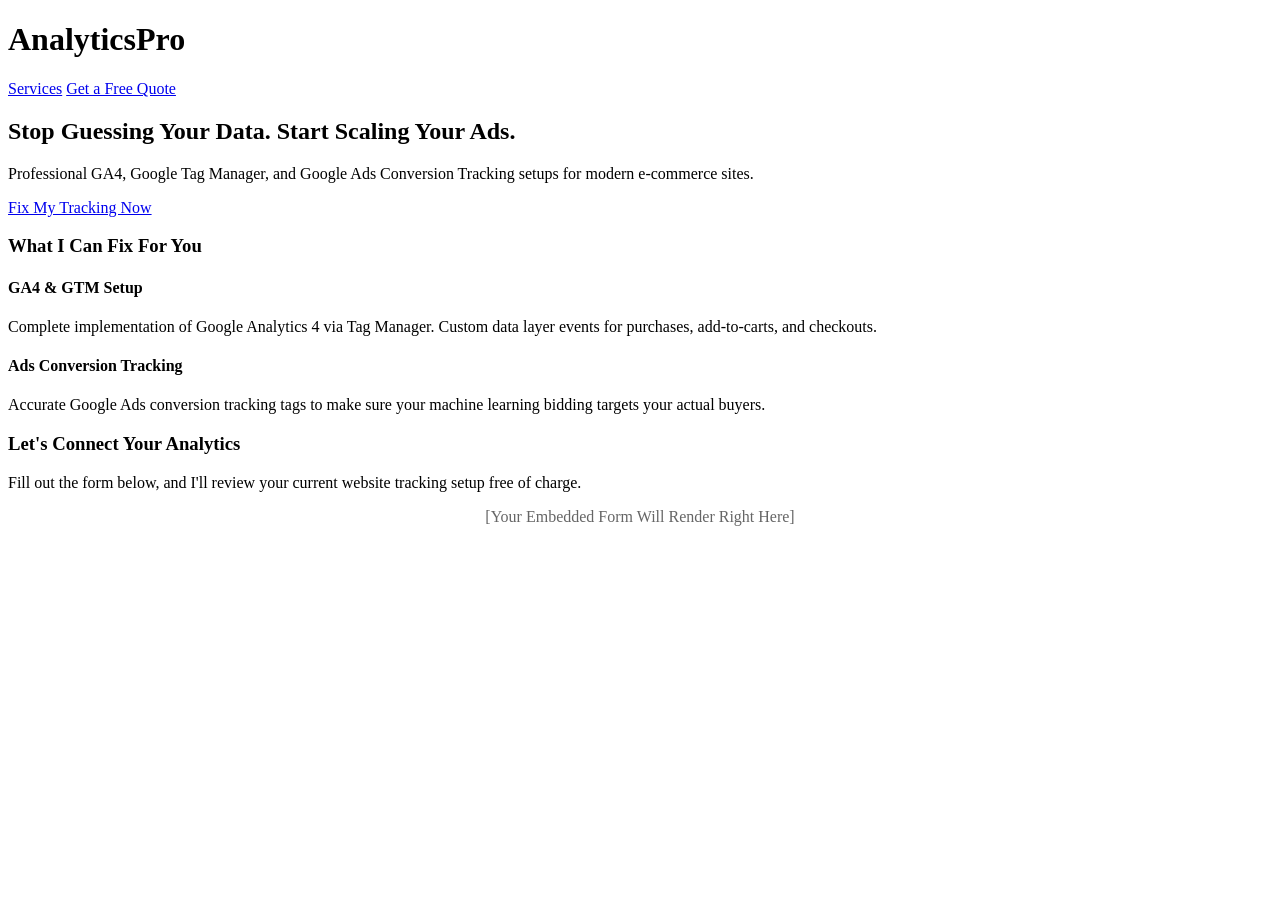
==== index.html @ 6c5a638c "Create index.html" ====
<!DOCTYPE html>
<html lang="en">
<head>
    <meta charset="UTF-8">
    <meta name="viewport" content="width=device-width, initial-scale=1.0">
    <title>Expert GA4 & Google Ads Implementation</title>
    <link rel="stylesheet" href="style.css">
</head>
<body>

    <!-- Header Navigation -->
    <header>
        <div class="container">
            <h1 class="logo">Analytics<span>Pro</span></h1>
            <nav>
                <a href="#services">Services</a>
                <a href="#contact" class="btn-nav">Get a Free Quote</a>
            </nav>
        </div>
    </header>

    <!-- Hero Section -->
    <section class="hero">
        <div class="container">
            <h2>Stop Guessing Your Data. Start Scaling Your Ads.</h2>
            <p>Professional GA4, Google Tag Manager, and Google Ads Conversion Tracking setups for modern e-commerce sites.</p>
            <a href="#contact" class="btn-primary">Fix My Tracking Now</a>
        </div>
    </section>

    <!-- Services Section -->
    <section id="services" class="services">
        <div class="container">
            <h3>What I Can Fix For You</h3>
            <div class="service-grid">
                <div class="card">
                    <h4>GA4 & GTM Setup</h4>
                    <p>Complete implementation of Google Analytics 4 via Tag Manager. Custom data layer events for purchases, add-to-carts, and checkouts.</p>
                </div>
                <div class="card">
                    <h4>Ads Conversion Tracking</h4>
                    <p>Accurate Google Ads conversion tracking tags to make sure your machine learning bidding targets your actual buyers.</p>
                </div>
            </div>
        </div>
    </section>

    <!-- Contact & Form Section -->
    <section id="contact" class="contact">
        <div class="container">
            <h3>Let's Connect Your Analytics</h3>
            <p>Fill out the form below, and I'll review your current website tracking setup free of charge.</p>
            
            <div class="form-wrapper">
                <!-- PLACE YOUR EMBEDDED FORM CODE HERE (Google Forms / HubSpot) -->
                <p style="text-align:center; color:#666;">[Your Embedded Form Will Render Right Here]</p>
            </div>
        </div>
    </section>

</body>
</html>
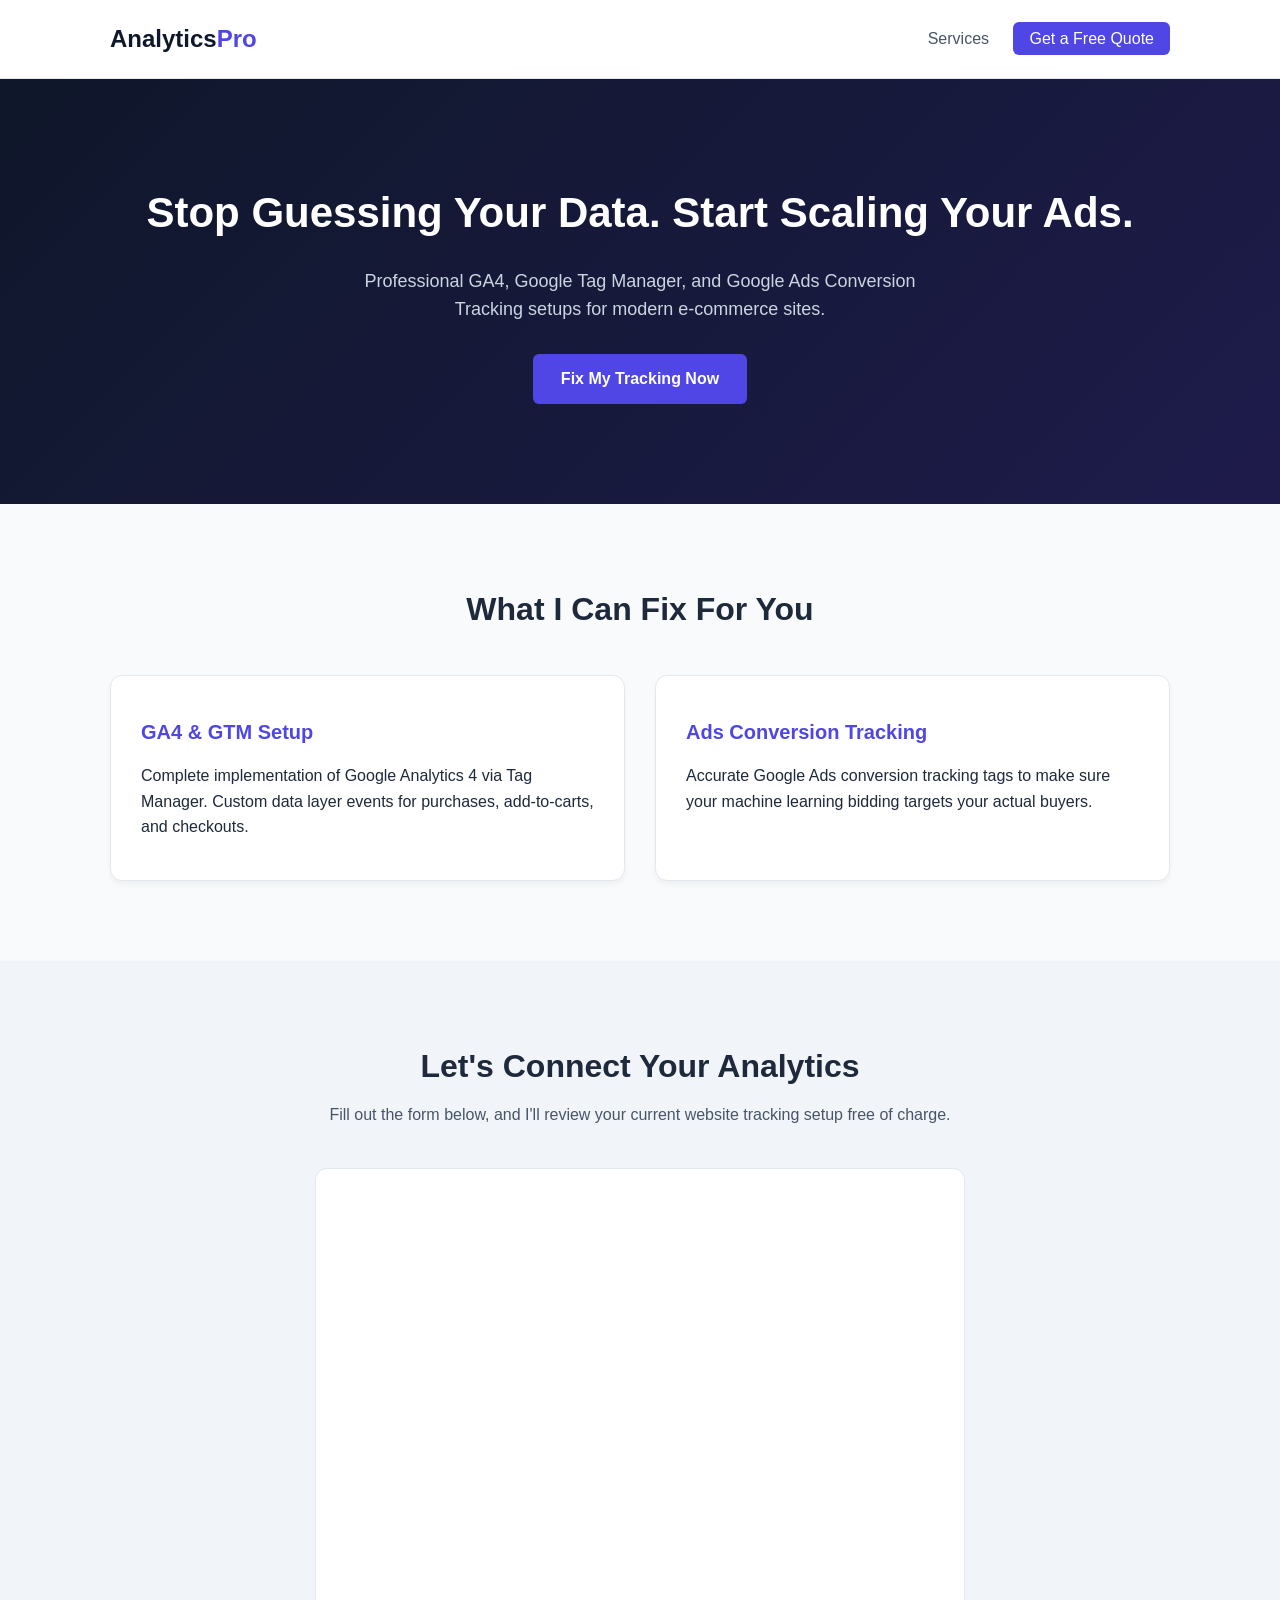
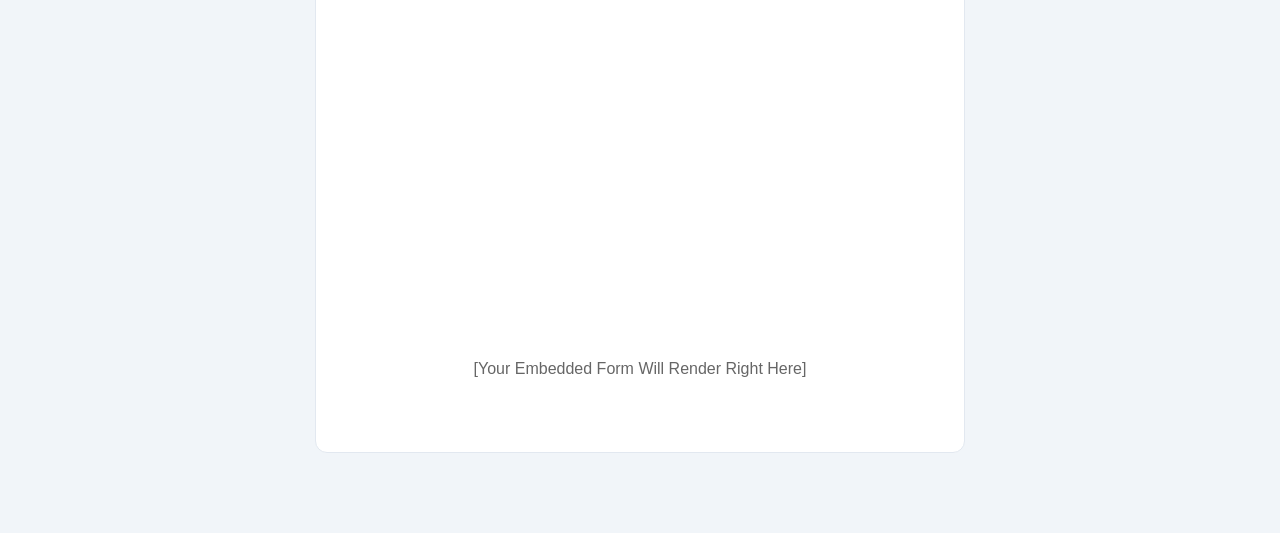
==== commit d4767094: "Update index.html" ====
--- a/index.html
+++ b/index.html
@@ -52,7 +52,7 @@
             <p>Fill out the form below, and I'll review your current website tracking setup free of charge.</p>
             
             <div class="form-wrapper">
-                <!-- PLACE YOUR EMBEDDED FORM CODE HERE (Google Forms / HubSpot) -->
+                <iframe src="https://docs.google.com/forms/d/e/1FAIpQLScF3gK0Ft_tDLCF_rcZg5QM4iJqr60qbaXDAX8kVt6_Ov6-1g/viewform?embedded=true" width="100" height="750" frameborder="0" marginheight="0" marginwidth="0">Loading…</iframe>
                 <p style="text-align:center; color:#666;">[Your Embedded Form Will Render Right Here]</p>
             </div>
         </div>
--- a/style.css
+++ b/style.css
@@ -0,0 +1,153 @@
+/* Reset and Base Styles */
+* {
+    margin: 0;
+    padding: 0;
+    box-sizing: border-box;
+    font-family: 'Segoe UI', Tahoma, Geneva, Verdana, sans-serif;
+}
+
+body {
+    background-color: #f8fafc;
+    color: #1e293b;
+    line-height: 1.6;
+}
+
+.container {
+    max-width: 1100px;
+    margin: 0 auto;
+    padding: 0 20px;
+}
+
+/* Header styling */
+header {
+    background: #ffffff;
+    padding: 20px 0;
+    border-bottom: 1px solid #e2e8f0;
+    position: sticky;
+    top: 0;
+    z-index: 100;
+}
+
+header .container {
+    display: flex;
+    justify-content: space-between;
+    align-items: center;
+}
+
+.logo {
+    font-size: 24px;
+    font-weight: 700;
+    color: #0f172a;
+}
+
+.logo span {
+    color: #4f46e5;
+}
+
+nav a {
+    text-decoration: none;
+    color: #475569;
+    margin-left: 20px;
+    font-weight: 500;
+}
+
+.btn-nav {
+    background: #4f46e5;
+    color: white !important;
+    padding: 8px 16px;
+    border-radius: 6px;
+}
+
+/* Hero section */
+.hero {
+    background: linear-gradient(135deg, #0f172a 0%, #1e1b4b 100%);
+    color: white;
+    padding: 100px 0;
+    text-align: center;
+}
+
+.hero h2 {
+    font-size: 42px;
+    margin-bottom: 20px;
+}
+
+.hero p {
+    font-size: 18px;
+    color: #cbd5e1;
+    max-width: 600px;
+    margin: 0 auto 30px;
+}
+
+.btn-primary {
+    display: inline-block;
+    background: #4f46e5;
+    color: white;
+    text-decoration: none;
+    padding: 12px 28px;
+    border-radius: 6px;
+    font-weight: 600;
+    transition: background 0.2s;
+}
+
+.btn-primary:hover {
+    background: #4338ca;
+}
+
+/* Services section */
+.services {
+    padding: 80px 0;
+    text-align: center;
+}
+
+.services h3 {
+    font-size: 32px;
+    margin-bottom: 40px;
+}
+
+.service-grid {
+    display: grid;
+    grid-template-columns: repeat(auto-fit, minmax(300px, 1fr));
+    gap: 30px;
+}
+
+.card {
+    background: white;
+    padding: 40px 30px;
+    border-radius: 12px;
+    border: 1px solid #e2e8f0;
+    text-align: left;
+    box-shadow: 0 4px 6px -1px rgba(0,0,0,0.05);
+}
+
+.card h4 {
+    font-size: 20px;
+    margin-bottom: 15px;
+    color: #4f46e5;
+}
+
+/* Contact / Form section */
+.contact {
+    background: #f1f5f9;
+    padding: 80px 0;
+    text-align: center;
+}
+
+.contact h3 {
+    font-size: 32px;
+    margin-bottom: 10px;
+}
+
+.contact p {
+    margin-bottom: 40px;
+    color: #475569;
+}
+
+.form-wrapper {
+    background: white;
+    max-width: 650px;
+    margin: 0 auto;
+    padding: 30px;
+    border-radius: 12px;
+    border: 1px solid #e2e8f0;
+    min-height: 450px;
+}
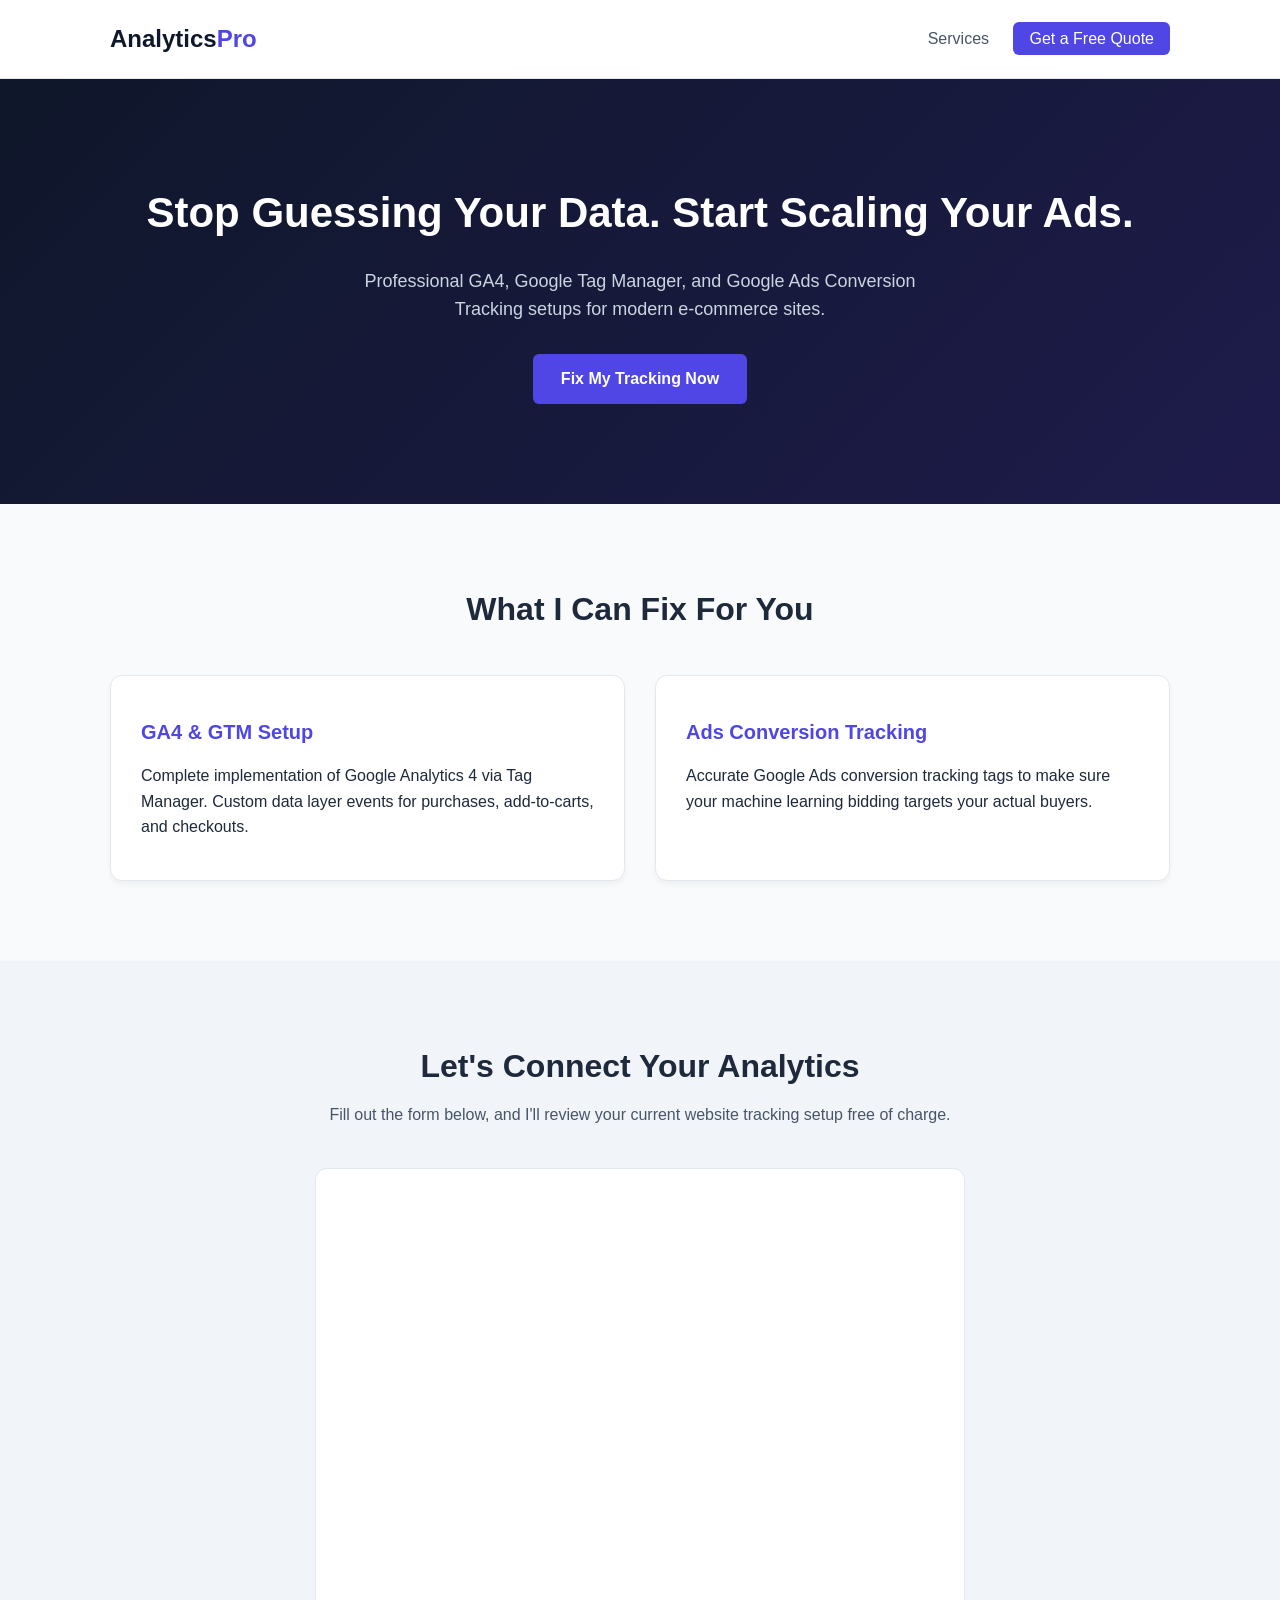
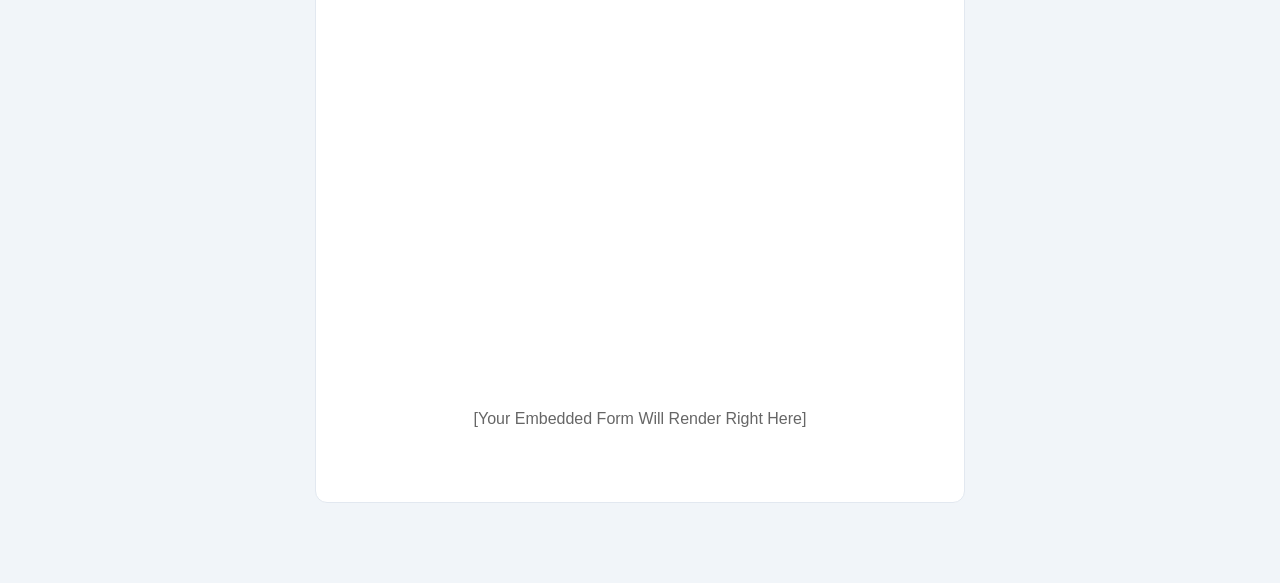
==== commit e7755bdf: "Update index.html" ====
--- a/index.html
+++ b/index.html
@@ -52,7 +52,7 @@
             <p>Fill out the form below, and I'll review your current website tracking setup free of charge.</p>
             
             <div class="form-wrapper">
-                <iframe src="https://docs.google.com/forms/d/e/1FAIpQLScF3gK0Ft_tDLCF_rcZg5QM4iJqr60qbaXDAX8kVt6_Ov6-1g/viewform?embedded=true" width="100" height="750" frameborder="0" marginheight="0" marginwidth="0">Loading…</iframe>
+                <iframe src="https://docs.google.com/forms/d/e/1FAIpQLSeQ4z-C0m0uVq6V4FvW-PZ25_L9M3Cg_NisPZtX4yP3tD146A/viewform?embedded=true" width="100%" height="800" frameborder="0" marginheight="0" marginwidth="0">Loading…</iframe>
                 <p style="text-align:center; color:#666;">[Your Embedded Form Will Render Right Here]</p>
             </div>
         </div>
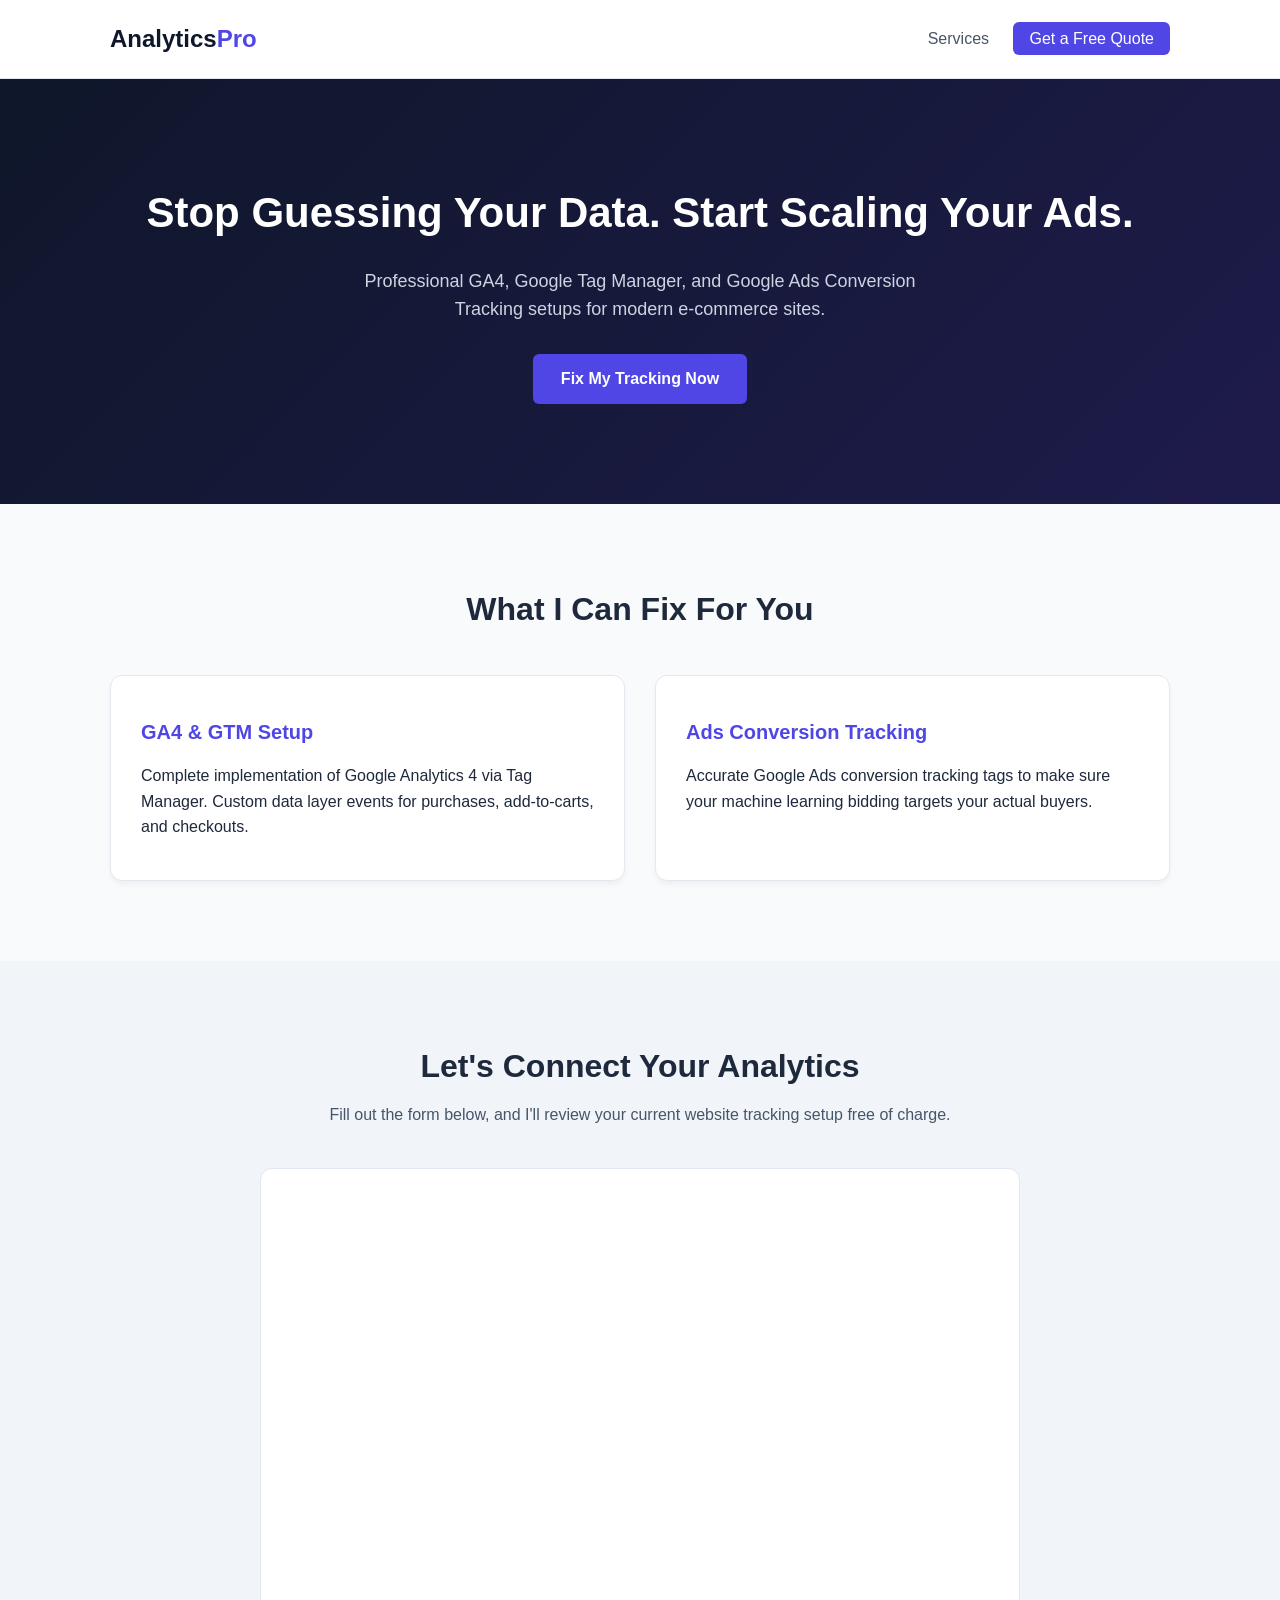
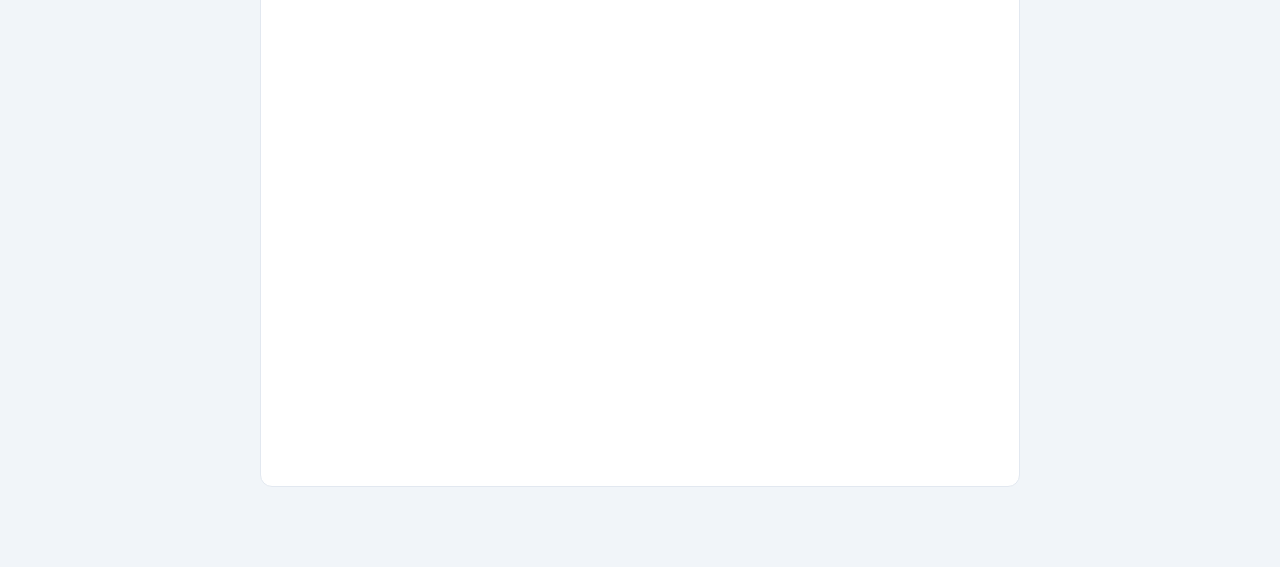
==== commit 67e62ba7: "Update index.html" ====
--- a/index.html
+++ b/index.html
@@ -45,18 +45,16 @@
         </div>
     </section>
 
-    <!-- Contact & Form Section -->
+<!-- Contact & Form Section -->
     <section id="contact" class="contact">
         <div class="container">
             <h3>Let's Connect Your Analytics</h3>
             <p>Fill out the form below, and I'll review your current website tracking setup free of charge.</p>
             
             <div class="form-wrapper">
-                <iframe src="https://docs.google.com/forms/d/e/1FAIpQLSeQ4z-C0m0uVq6V4FvW-PZ25_L9M3Cg_NisPZtX4yP3tD146A/viewform?embedded=true" width="100%" height="800" frameborder="0" marginheight="0" marginwidth="0">Loading…</iframe>
-                <p style="text-align:center; color:#666;">[Your Embedded Form Will Render Right Here]</p>
+                <iframe class="google-form-iframe" src="https://docs.google.com/forms/d/e/1FAIpQLScF3gK0Ft_tDLCF_rcZg5QM4iJqr60qbaXDAX8kVt6_Ov6-1g/viewform?embedded=true" height="910" frameborder="0" marginheight="0" marginwidth="0">Loading…</iframe>
             </div>
         </div>
     </section>
-
 </body>
 </html>
--- a/style.css
+++ b/style.css
@@ -142,12 +142,21 @@
     color: #475569;
 }
 
+/* Force the Google Form iframe to stretch completely */
+.google-form-iframe {
+    width: 100% !important;
+    min-width: 100%;
+    border: none;
+}
+
+/* Let the wrapper container expand beautifully */
 .form-wrapper {
     background: white;
-    max-width: 650px;
+    width: 100%;
+    max-width: 760px; /* Aligns with Google's maximum internal content layout width */
     margin: 0 auto;
-    padding: 30px;
+    padding: 0px;     /* Clears desktop padding entirely so the form fits seamlessly */
     border-radius: 12px;
     border: 1px solid #e2e8f0;
-    min-height: 450px;
+    overflow: hidden; 
 }
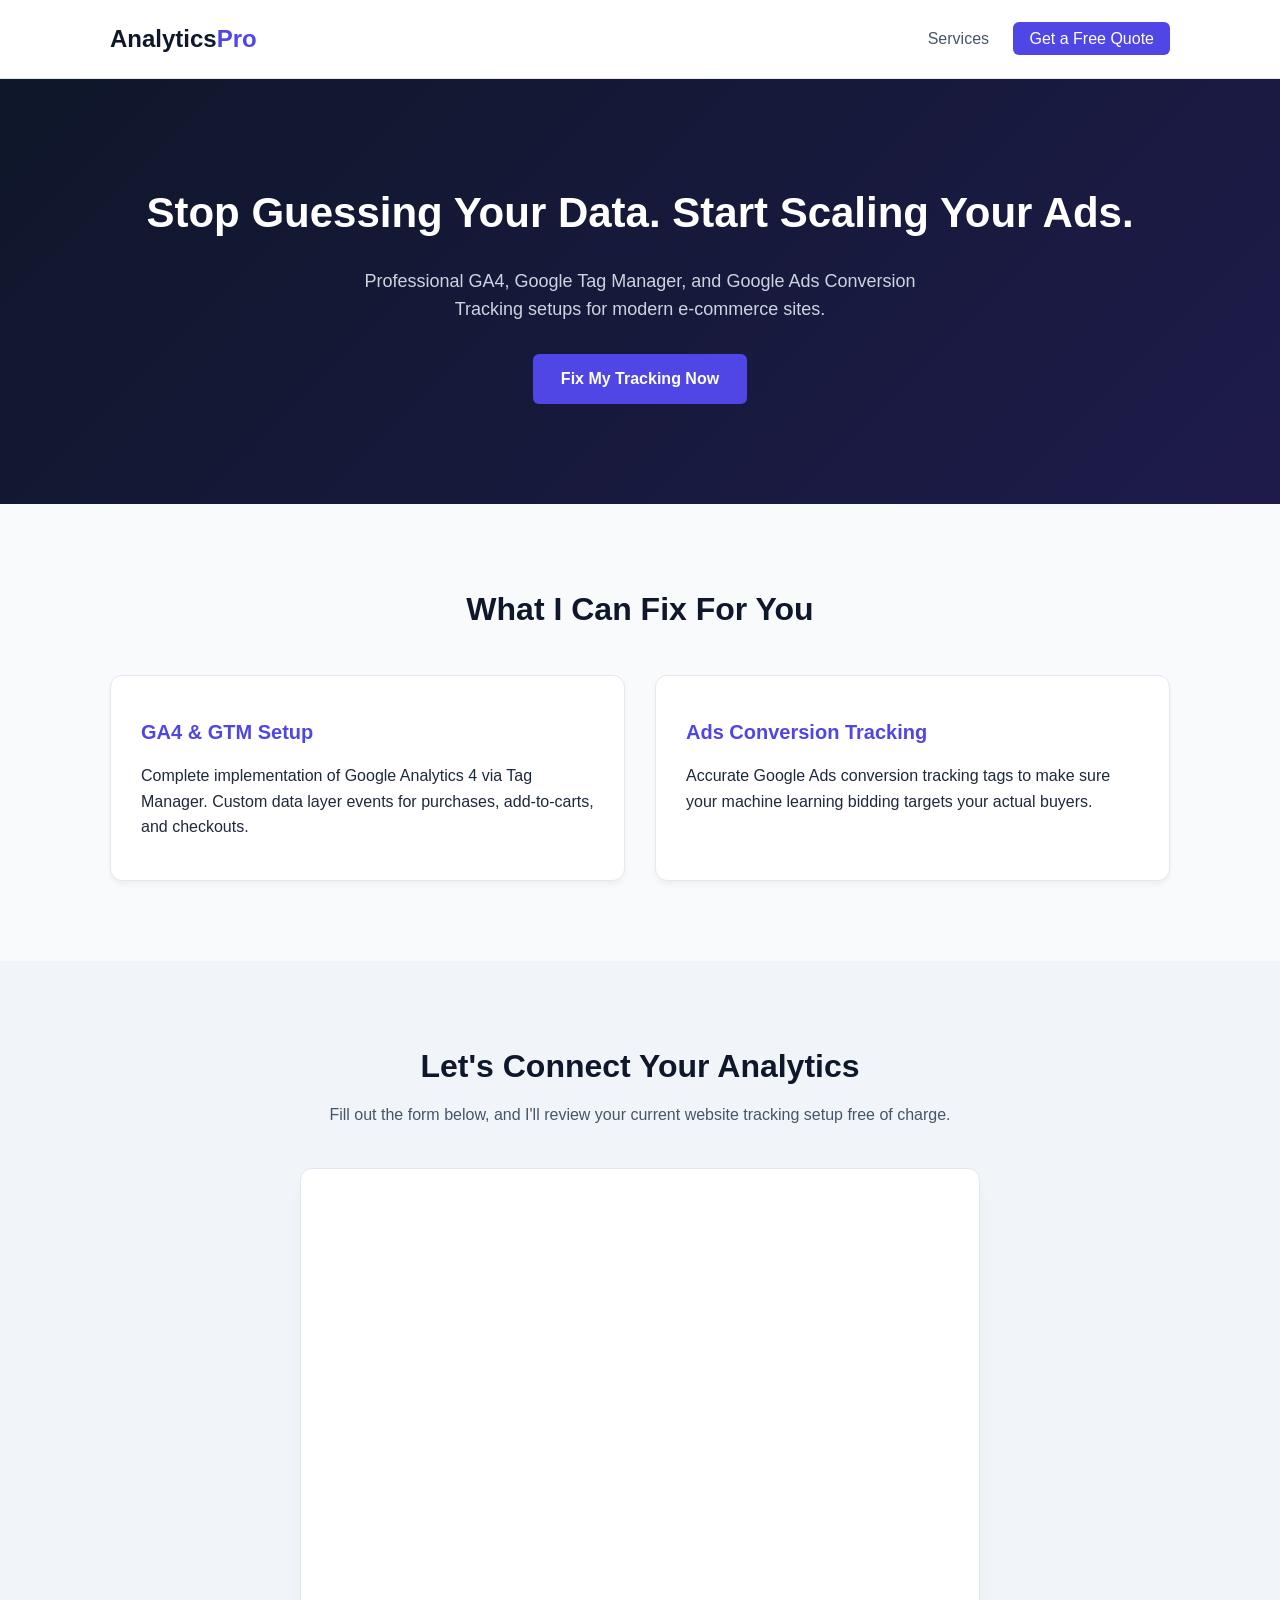
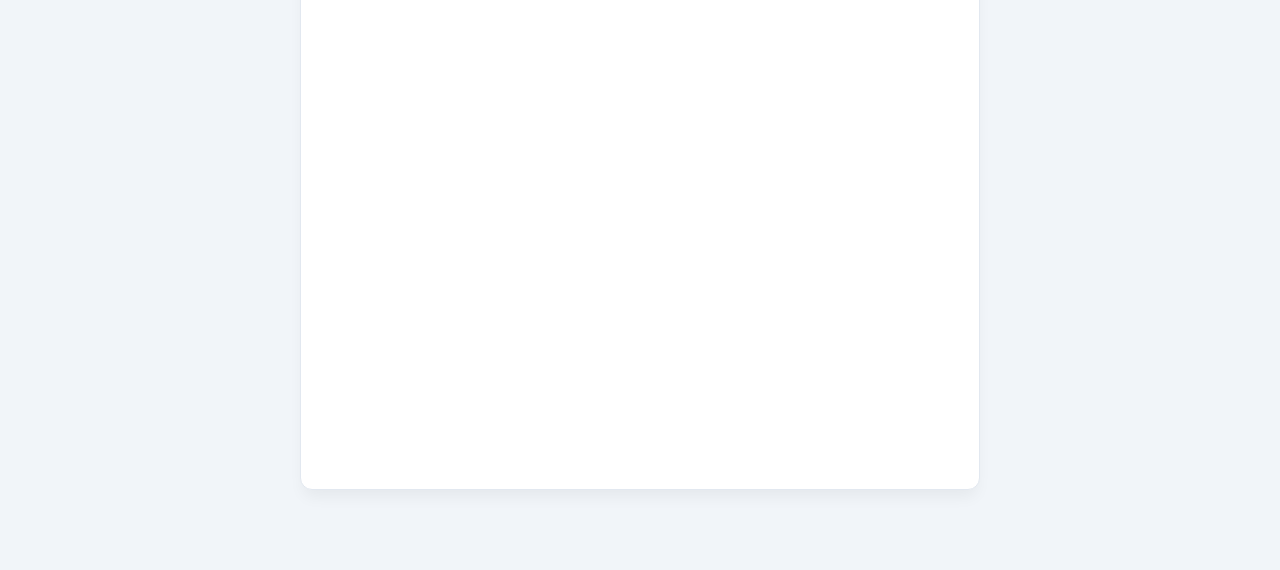
==== commit ca57c9e6: "Update index.html" ====
--- a/index.html
+++ b/index.html
@@ -4,7 +4,176 @@
     <meta charset="UTF-8">
     <meta name="viewport" content="width=device-width, initial-scale=1.0">
     <title>Expert GA4 & Google Ads Implementation</title>
-    <link rel="stylesheet" href="style.css">
+    
+    <style>
+        /* Modern Reset and Layout Design */
+        * {
+            margin: 0;
+            padding: 0;
+            box-sizing: border-box;
+            font-family: 'Segoe UI', Tahoma, Geneva, Verdana, sans-serif;
+        }
+
+        body {
+            background-color: #f8fafc;
+            color: #1e293b;
+            line-height: 1.6;
+        }
+
+        .container {
+            max-width: 1100px;
+            margin: 0 auto;
+            padding: 0 20px;
+        }
+
+        /* Top Navigation Header */
+        header {
+            background: #ffffff;
+            padding: 20px 0;
+            border-bottom: 1px solid #e2e8f0;
+            position: sticky;
+            top: 0;
+            z-index: 100;
+        }
+
+        header .container {
+            display: flex;
+            justify-content: space-between;
+            align-items: center;
+        }
+
+        .logo {
+            font-size: 24px;
+            font-weight: 700;
+            color: #0f172a;
+        }
+
+        .logo span {
+            color: #4f46e5;
+        }
+
+        nav a {
+            text-decoration: none;
+            color: #475569;
+            margin-left: 20px;
+            font-weight: 500;
+        }
+
+        .btn-nav {
+            background: #4f46e5;
+            color: white !important;
+            padding: 8px 16px;
+            border-radius: 6px;
+        }
+
+        /* Attention-Grabbing Hero Banner */
+        .hero {
+            background: linear-gradient(135deg, #0f172a 0%, #1e1b4b 100%);
+            color: white;
+            padding: 100px 0;
+            text-align: center;
+        }
+
+        .hero h2 {
+            font-size: 42px;
+            margin-bottom: 20px;
+            font-weight: 800;
+        }
+
+        .hero p {
+            font-size: 18px;
+            color: #cbd5e1;
+            max-width: 600px;
+            margin: 0 auto 30px;
+        }
+
+        .btn-primary {
+            display: inline-block;
+            background: #4f46e5;
+            color: white;
+            text-decoration: none;
+            padding: 12px 28px;
+            border-radius: 6px;
+            font-weight: 600;
+            transition: background 0.2s;
+        }
+
+        .btn-primary:hover {
+            background: #4338ca;
+        }
+
+        /* Freelance Solutions Section */
+        .services {
+            padding: 80px 0;
+            text-align: center;
+        }
+
+        .services h3 {
+            font-size: 32px;
+            margin-bottom: 40px;
+            color: #0f172a;
+        }
+
+        .service-grid {
+            display: grid;
+            grid-template-columns: repeat(auto-fit, minmax(300px, 1fr));
+            gap: 30px;
+        }
+
+        .card {
+            background: white;
+            padding: 40px 30px;
+            border-radius: 12px;
+            border: 1px solid #e2e8f0;
+            text-align: left;
+            box-shadow: 0 4px 6px -1px rgba(0,0,0,0.05);
+        }
+
+        .card h4 {
+            font-size: 20px;
+            margin-bottom: 15px;
+            color: #4f46e5;
+        }
+
+        /* Inquiry Form Wrapper with Explicit Width Overrides */
+        .contact {
+            background: #f1f5f9;
+            padding: 80px 0;
+            text-align: center;
+        }
+
+        .contact h3 {
+            font-size: 32px;
+            margin-bottom: 10px;
+            color: #0f172a;
+        }
+
+        .contact p {
+            margin-bottom: 40px;
+            color: #475569;
+        }
+
+        /* The structural card wrapping your form */
+        .form-wrapper {
+            background: white;
+            width: 100%;
+            max-width: 680px; /* Perfectly bounds Google Form's native sheet size */
+            margin: 0 auto;
+            padding: 0;       /* Complete zero-out to allow form edge alignment */
+            border-radius: 12px;
+            border: 1px solid #e2e8f0;
+            box-shadow: 0 10px 15px -3px rgba(0,0,0,0.05);
+            overflow: hidden;
+        }
+
+        /* Aggressive CSS rule forcing the iframe layout to expand */
+        .form-wrapper iframe {
+            display: block;
+            width: 100% !important;
+            min-width: 100% !important;
+            border: none;
+        }
+    </style>
 </head>
 <body>
 
@@ -45,16 +214,18 @@
         </div>
     </section>
 
-<!-- Contact & Form Section -->
+    <!-- Contact & Form Section -->
     <section id="contact" class="contact">
         <div class="container">
             <h3>Let's Connect Your Analytics</h3>
             <p>Fill out the form below, and I'll review your current website tracking setup free of charge.</p>
             
             <div class="form-wrapper">
-                <iframe class="google-form-iframe" src="https://docs.google.com/forms/d/e/1FAIpQLScF3gK0Ft_tDLCF_rcZg5QM4iJqr60qbaXDAX8kVt6_Ov6-1g/viewform?embedded=true" height="910" frameborder="0" marginheight="0" marginwidth="0">Loading…</iframe>
+                <!-- Embedded Google Form targeted by global wrapper styling overrides -->
+                <iframe src="https://docs.google.com/forms/d/e/1FAIpQLScF3gK0Ft_tDLCF_rcZg5QM4iJqr60qbaXDAX8kVt6_Ov6-1g/viewform?embedded=true" height="920" frameborder="0" marginheight="0" marginwidth="0">Loading…</iframe>
             </div>
         </div>
     </section>
+
 </body>
 </html>
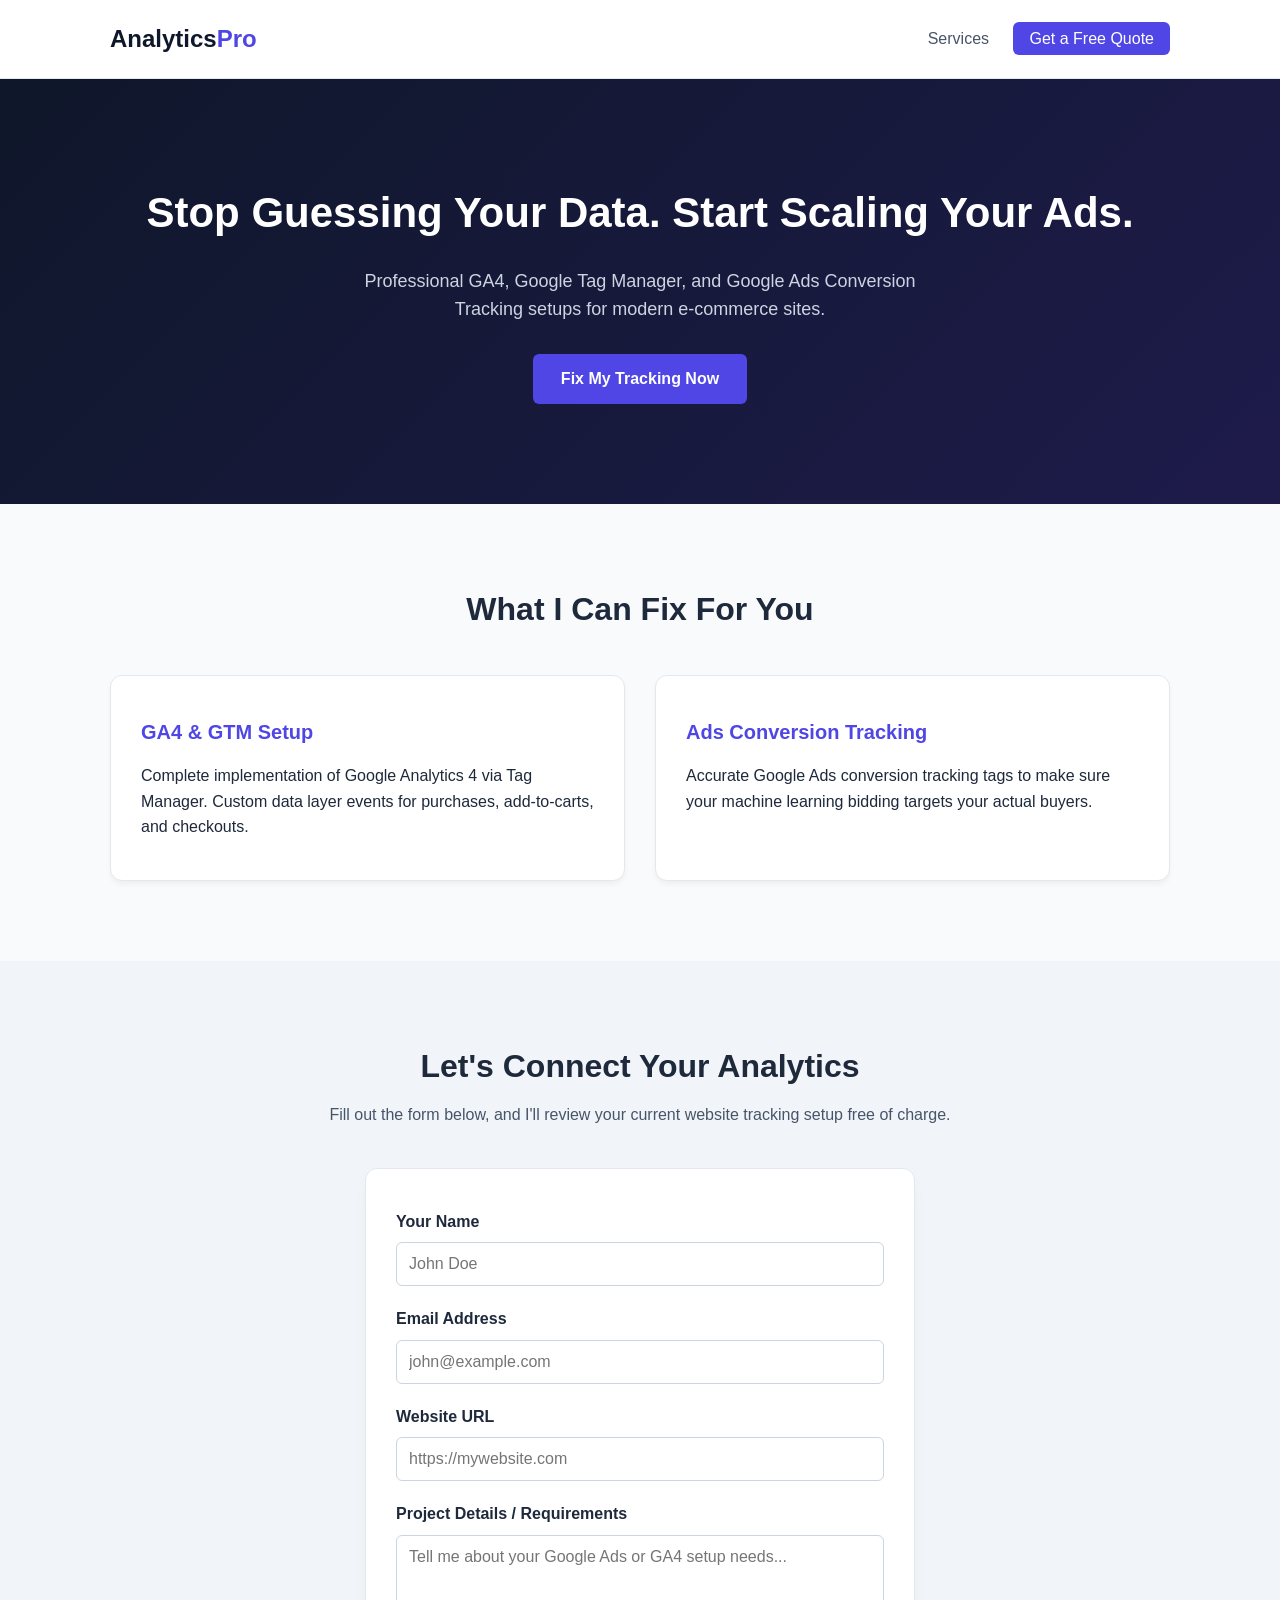
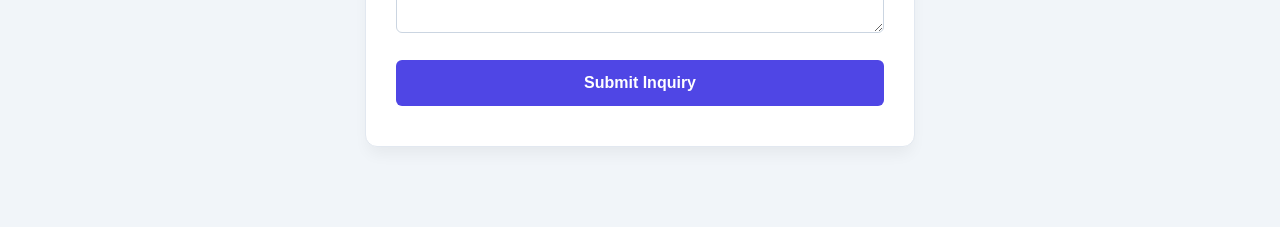
==== commit 6925fd7f: "Update index.html" ====
--- a/index.html
+++ b/index.html
@@ -6,7 +6,6 @@
     <title>Expert GA4 & Google Ads Implementation</title>
     
     <style>
-        /* Modern Reset and Layout Design */
         * {
             margin: 0;
             padding: 0;
@@ -26,7 +25,6 @@
             padding: 0 20px;
         }
 
-        /* Top Navigation Header */
         header {
             background: #ffffff;
             padding: 20px 0;
@@ -66,7 +64,6 @@
             border-radius: 6px;
         }
 
-        /* Attention-Grabbing Hero Banner */
         .hero {
             background: linear-gradient(135deg, #0f172a 0%, #1e1b4b 100%);
             color: white;
@@ -95,14 +92,8 @@
             padding: 12px 28px;
             border-radius: 6px;
             font-weight: 600;
-            transition: background 0.2s;
-        }
-
-        .btn-primary:hover {
-            background: #4338ca;
-        }
-
-        /* Freelance Solutions Section */
+        }
+
         .services {
             padding: 80px 0;
             text-align: center;
@@ -111,7 +102,6 @@
         .services h3 {
             font-size: 32px;
             margin-bottom: 40px;
-            color: #0f172a;
         }
 
         .service-grid {
@@ -135,7 +125,6 @@
             color: #4f46e5;
         }
 
-        /* Inquiry Form Wrapper with Explicit Width Overrides */
         .contact {
             background: #f1f5f9;
             padding: 80px 0;
@@ -145,7 +134,6 @@
         .contact h3 {
             font-size: 32px;
             margin-bottom: 10px;
-            color: #0f172a;
         }
 
         .contact p {
@@ -153,31 +141,65 @@
             color: #475569;
         }
 
-        /* The structural card wrapping your form */
+        /* Form Card Styling */
         .form-wrapper {
             background: white;
             width: 100%;
-            max-width: 680px; /* Perfectly bounds Google Form's native sheet size */
+            max-width: 550px;
             margin: 0 auto;
-            padding: 0;       /* Complete zero-out to allow form edge alignment */
+            padding: 40px 30px;
             border-radius: 12px;
             border: 1px solid #e2e8f0;
             box-shadow: 0 10px 15px -3px rgba(0,0,0,0.05);
-            overflow: hidden;
-        }
-
-        /* Aggressive CSS rule forcing the iframe layout to expand */
-        .form-wrapper iframe {
+            text-align: left;
+        }
+
+        .form-group {
+            margin-bottom: 20px;
+        }
+
+        .form-group label {
             display: block;
-            width: 100% !important;
-            min-width: 100% !important;
+            font-weight: 600;
+            margin-bottom: 8px;
+            color: #1e293b;
+        }
+
+        .form-group input, .form-group textarea {
+            width: 100%;
+            padding: 12px;
+            border: 1px solid #cbd5e1;
+            border-radius: 6px;
+            font-size: 16px;
+            color: #334155;
+        }
+
+        .form-group input:focus, .form-group textarea:focus {
+            outline: none;
+            border-color: #4f46e5;
+            box-shadow: 0 0 0 3px rgba(79, 70, 229, 0.1);
+        }
+
+        .submit-btn {
+            width: 100%;
+            background: #4f46e5;
+            color: white;
             border: none;
+            padding: 14px;
+            font-size: 16px;
+            font-weight: 600;
+            border-radius: 6px;
+            cursor: pointer;
+            transition: background 0.2s;
+        }
+
+        .submit-btn:hover {
+            background: #4338ca;
         }
     </style>
 </head>
 <body>
 
-    <!-- Header Navigation -->
     <header>
         <div class="container">
             <h1 class="logo">Analytics<span>Pro</span></h1>
@@ -188,7 +210,6 @@
         </div>
     </header>
 
-    <!-- Hero Section -->
     <section class="hero">
         <div class="container">
             <h2>Stop Guessing Your Data. Start Scaling Your Ads.</h2>
@@ -197,7 +218,6 @@
         </div>
     </section>
 
-    <!-- Services Section -->
     <section id="services" class="services">
         <div class="container">
             <h3>What I Can Fix For You</h3>
@@ -214,18 +234,74 @@
         </div>
     </section>
 
-    <!-- Contact & Form Section -->
     <section id="contact" class="contact">
         <div class="container">
             <h3>Let's Connect Your Analytics</h3>
             <p>Fill out the form below, and I'll review your current website tracking setup free of charge.</p>
             
             <div class="form-wrapper">
-                <!-- Embedded Google Form targeted by global wrapper styling overrides -->
-                <iframe src="https://docs.google.com/forms/d/e/1FAIpQLScF3gK0Ft_tDLCF_rcZg5QM4iJqr60qbaXDAX8kVt6_Ov6-1g/viewform?embedded=true" height="920" frameborder="0" marginheight="0" marginwidth="0">Loading…</iframe>
+                <form id="inquiryForm">
+                    <div class="form-group">
+                        <label for="name">Your Name</label>
+                        <input type="text" id="name" name="name" placeholder="John Doe" required>
+                    </div>
+                    
+                    <div class="form-group">
+                        <label for="email">Email Address</label>
+                        <input type="email" id="email" name="email" placeholder="john@example.com" required>
+                    </div>
+                    
+                    <div class="form-group">
+                        <label for="website">Website URL</label>
+                        <input type="url" id="website" name="website" placeholder="https://mywebsite.com" required>
+                    </div>
+                    
+                    <div class="form-group">
+                        <label for="message">Project Details / Requirements</label>
+                        <textarea id="message" name="message" rows="4" placeholder="Tell me about your Google Ads or GA4 setup needs..." required></textarea>
+                    </div>
+                    
+                    <button type="submit" class="submit-btn">Submit Inquiry</button>
+                </form>
             </div>
         </div>
     </section>
 
+    <script>
+        document.getElementById('inquiryForm').addEventListener('submit', function(e) {
+            e.preventDefault();
+            
+            const submitBtn = document.querySelector('.submit-btn');
+            submitBtn.textContent = 'Sending...';
+            submitBtn.disabled = true;
+
+            const formData = new FormData(this);
+            
+            // We route the data payload to a free Formspree backend container
+            fetch('https://formspree.io/f/xqakpndp', {
+                method: 'POST',
+                body: formData,
+                headers: {
+                    'Accept': 'application/json'
+                }
+            })
+            .then(response => {
+                if (response.ok) {
+                    // Force dynamic redirect to your local success page route instantly!
+                    window.location.href = 'thank-you.html';
+                } else {
+                    alert('Oops! There was a problem submitting your form. Please try again.');
+                    submitBtn.textContent = 'Submit Inquiry';
+                    submitBtn.disabled = false;
+                }
+            })
+            .catch(error => {
+                alert('Network error. Please try again.');
+                submitBtn.textContent = 'Submit Inquiry';
+                submitBtn.disabled = false;
+            });
+        });
+    </script>
+
 </body>
 </html>
